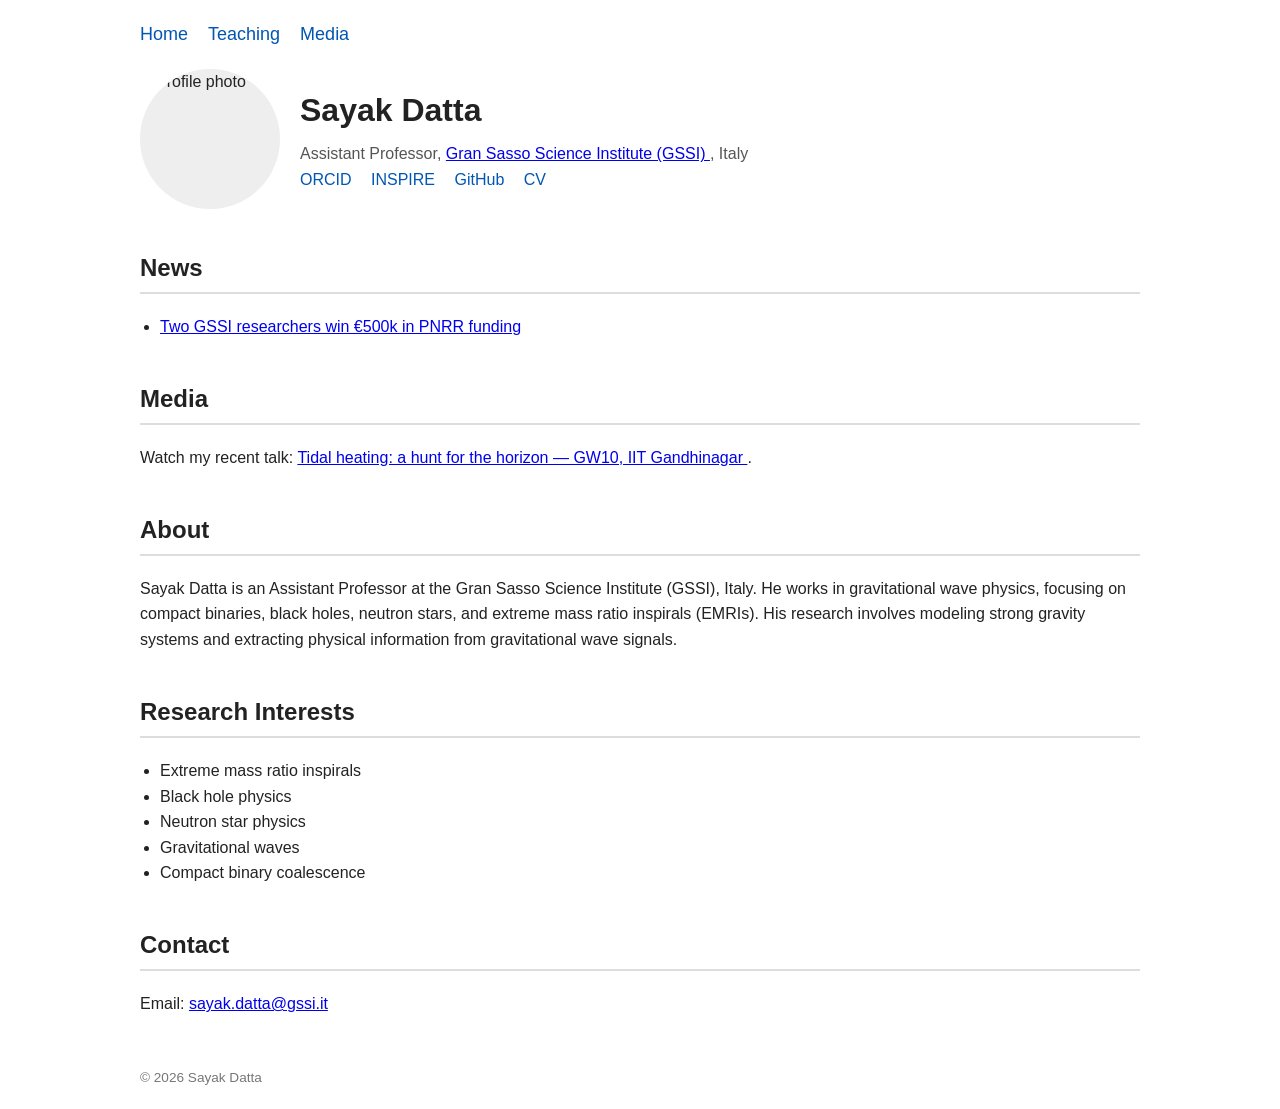
==== index.html @ 79ff6c60 "Remove publications section and loading script Removed publications section and related script from " ====
<!DOCTYPE html>
<html>
<head>
  <title>Sayak Datta | GSSI | Gravitational Wave Physics</title>

  <!-- SEO -->
  <meta name="description" content="Sayak Datta – Assistant Professor at GSSI working on gravitational wave physics, black holes, neutron stars and EMRIs.">
  <meta name="keywords" content="Sayak Datta, gravitational waves, black holes, EMRI, GSSI, physics">
  <meta name="author" content="Sayak Datta">

  <!-- Structured data -->
  <script type="application/ld+json">
  {
    "@context": "https://schema.org",
    "@type": "Person",
    "name": "Sayak Datta",
    "url": "https://gogol91.github.io",
    "affiliation": {
      "@type": "Organization",
      "name": "Gran Sasso Science Institute"
    },
    "sameAs": [
      "https://orcid.org/0000-0002-4774-0298",
      "https://inspirehep.net/authors/1823092",
      "https://github.com/gogol91"
    ]
  }
  </script>

  <style>
    body {
      font-family: -apple-system, BlinkMacSystemFont, "Segoe UI", Roboto, Arial;
      max-width: 1000px;
      margin: auto;
      padding: 20px;
      line-height: 1.6;
      color: #222;
    }

    .nav {
      margin-bottom: 20px;
      font-size: 18px;
    }

    .nav a {
      margin-right: 15px;
      text-decoration: none;
      color: #0056b3;
      font-weight: 500;
    }

    .nav a:hover {
      text-decoration: underline;
    }

    .header {
      display: flex;
      align-items: center;
      gap: 20px;
      margin-bottom: 30px;
    }

    .photo {
      width: 140px;
      height: 140px;
      border-radius: 50%;
      object-fit: cover;
      background: #eee;
    }

    h1 {
      margin: 0;
      font-size: 32px;
    }

    .subtitle {
      color: #555;
      margin-top: 5px;
    }

    .links a {
      margin-right: 15px;
      text-decoration: none;
      color: #0056b3;
      font-weight: 500;
    }

    .links a:hover {
      text-decoration: underline;
    }

    h2 {
      margin-top: 40px;
      border-bottom: 2px solid #ddd;
      padding-bottom: 5px;
    }

    ul {
      padding-left: 20px;
    }

    .paper {
      margin-bottom: 18px;
    }

    .title {
      font-weight: 600;
    }

    .authors {
      font-size: 0.9em;
      color: #555;
    }

    .footer {
      margin-top: 50px;
      font-size: 0.85em;
      color: #777;
    }
  </style>
</head>

<body>

<!-- NAVIGATION -->
<div class="nav">
  <a href="index.html">Home</a>
  <a href="teaching.html">Teaching</a>
  <a href="media.html">Media</a>
</div>

<!-- HEADER -->
<div class="header">
  <img src="profile.jpg" class="photo" alt="Profile photo">

  <div>
    <h1>Sayak Datta</h1>
    <div class="subtitle">
      Assistant Professor, 
      <a href="https://www.gssi.it/people/professors/lectures-physics" target="_blank">
        Gran Sasso Science Institute (GSSI)
      </a>, Italy
    </div>

    <div class="links">
      <a href="https://orcid.org/0000-0002-4774-0298" target="_blank">ORCID</a>
      <a href="https://inspirehep.net/authors/1823092?ui-citation-summary=true" target="_blank">INSPIRE</a>
      <a href="https://github.com/gogol91" target="_blank">GitHub</a>
      <a href="CV.pdf" target="_blank">CV</a>
    </div>
  </div>
</div>

<!-- NEWS -->
<h2>News</h2>
<ul>
  <li>
    <a href="https://www.gssi.it/communication/news-events/item/25834-two-gssi-researchers-win-500k-in-pnrr-funding" target="_blank">
      Two GSSI researchers win €500k in PNRR funding
    </a>
  </li>
</ul>

<!-- MEDIA HIGHLIGHT -->
<h2>Media</h2>
<p>
Watch my recent talk:
<a href="media.html">
Tidal heating: a hunt for the horizon — GW10, IIT Gandhinagar
</a>.
</p>

<!-- ABOUT -->
<h2>About</h2>
<p>
Sayak Datta is an Assistant Professor at the Gran Sasso Science Institute (GSSI), Italy.
He works in gravitational wave physics, focusing on compact binaries,
black holes, neutron stars, and extreme mass ratio inspirals (EMRIs).
His research involves modeling strong gravity systems and extracting physical
information from gravitational wave signals.
</p>

<!-- RESEARCH -->
<h2>Research Interests</h2>
<ul>
  <li>Extreme mass ratio inspirals</li>
  <li>Black hole physics</li>
  <li>Neutron star physics</li>
  <li>Gravitational waves</li>
  <li>Compact binary coalescence</li>
</ul>

<!-- CONTACT -->
<h2>Contact</h2>
<p>
Email: <a href="mailto:sayak.datta@gssi.it">sayak.datta@gssi.it</a>
</p>

<!-- FOOTER -->
<div class="footer">
  © 2026 Sayak Datta
</div>

</body>
</html>
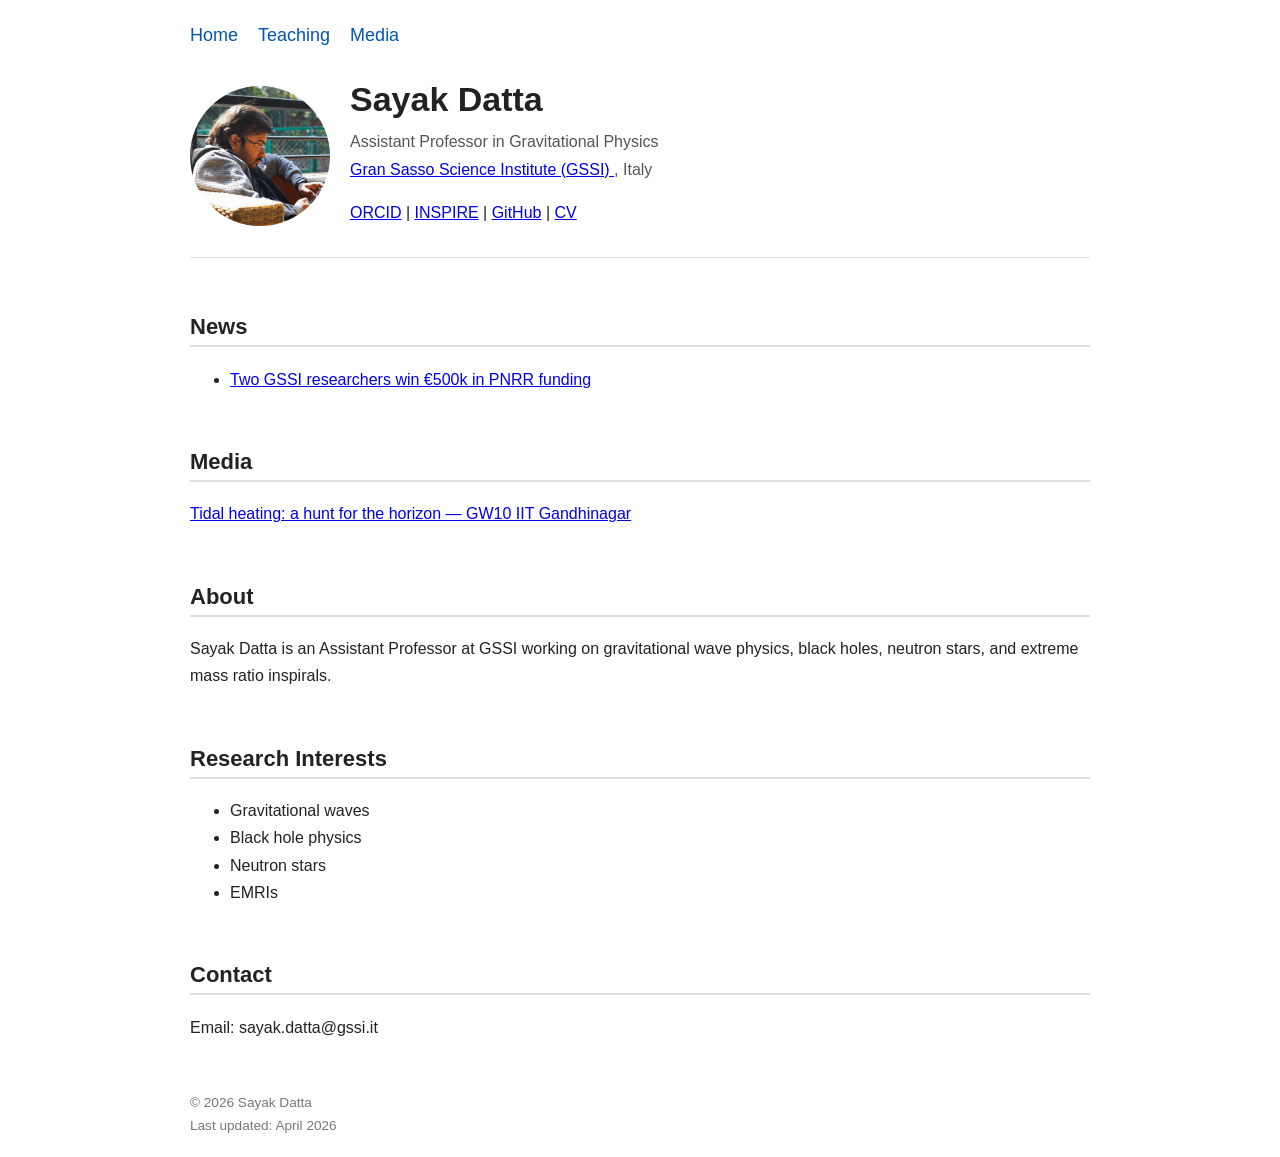
==== commit a76ff9f0: "Refactor index.html for improved layout and content Updated the HTML structure and content for bette" ====
--- a/index.html
+++ b/index.html
@@ -3,37 +3,18 @@
 <head>
   <title>Sayak Datta | GSSI | Gravitational Wave Physics</title>
 
-  <!-- SEO -->
   <meta name="description" content="Sayak Datta – Assistant Professor at GSSI working on gravitational wave physics, black holes, neutron stars and EMRIs.">
-  <meta name="keywords" content="Sayak Datta, gravitational waves, black holes, EMRI, GSSI, physics">
   <meta name="author" content="Sayak Datta">
 
-  <!-- Structured data -->
-  <script type="application/ld+json">
-  {
-    "@context": "https://schema.org",
-    "@type": "Person",
-    "name": "Sayak Datta",
-    "url": "https://gogol91.github.io",
-    "affiliation": {
-      "@type": "Organization",
-      "name": "Gran Sasso Science Institute"
-    },
-    "sameAs": [
-      "https://orcid.org/0000-0002-4774-0298",
-      "https://inspirehep.net/authors/1823092",
-      "https://github.com/gogol91"
-    ]
-  }
-  </script>
+  <link rel="icon" href="favicon.ico">
 
   <style>
     body {
       font-family: -apple-system, BlinkMacSystemFont, "Segoe UI", Roboto, Arial;
-      max-width: 1000px;
+      max-width: 900px;
       margin: auto;
       padding: 20px;
-      line-height: 1.6;
+      line-height: 1.7;
       color: #222;
     }
 
@@ -49,15 +30,13 @@
       font-weight: 500;
     }
 
-    .nav a:hover {
-      text-decoration: underline;
-    }
-
     .header {
       display: flex;
       align-items: center;
       gap: 20px;
       margin-bottom: 30px;
+      border-bottom: 1px solid #ddd;
+      padding-bottom: 15px;
     }
 
     .photo {
@@ -65,51 +44,21 @@
       height: 140px;
       border-radius: 50%;
       object-fit: cover;
-      background: #eee;
     }
 
     h1 {
       margin: 0;
-      font-size: 32px;
+      font-size: 34px;
     }
 
     .subtitle {
       color: #555;
-      margin-top: 5px;
-    }
-
-    .links a {
-      margin-right: 15px;
-      text-decoration: none;
-      color: #0056b3;
-      font-weight: 500;
-    }
-
-    .links a:hover {
-      text-decoration: underline;
     }
 
     h2 {
-      margin-top: 40px;
+      margin-top: 50px;
       border-bottom: 2px solid #ddd;
-      padding-bottom: 5px;
-    }
-
-    ul {
-      padding-left: 20px;
-    }
-
-    .paper {
-      margin-bottom: 18px;
-    }
-
-    .title {
-      font-weight: 600;
-    }
-
-    .authors {
-      font-size: 0.9em;
-      color: #555;
+      font-size: 22px;
     }
 
     .footer {
@@ -122,36 +71,33 @@
 
 <body>
 
-<!-- NAVIGATION -->
 <div class="nav">
   <a href="index.html">Home</a>
   <a href="teaching.html">Teaching</a>
   <a href="media.html">Media</a>
 </div>
 
-<!-- HEADER -->
 <div class="header">
-  <img src="profile.jpg" class="photo" alt="Profile photo">
+  <img src="profile.jpg" class="photo">
 
   <div>
     <h1>Sayak Datta</h1>
     <div class="subtitle">
-      Assistant Professor, 
+      Assistant Professor in Gravitational Physics<br>
       <a href="https://www.gssi.it/people/professors/lectures-physics" target="_blank">
         Gran Sasso Science Institute (GSSI)
       </a>, Italy
     </div>
 
-    <div class="links">
-      <a href="https://orcid.org/0000-0002-4774-0298" target="_blank">ORCID</a>
-      <a href="https://inspirehep.net/authors/1823092?ui-citation-summary=true" target="_blank">INSPIRE</a>
-      <a href="https://github.com/gogol91" target="_blank">GitHub</a>
-      <a href="CV.pdf" target="_blank">CV</a>
-    </div>
+    <p>
+      <a href="https://orcid.org/0000-0002-4774-0298">ORCID</a> |
+      <a href="https://inspirehep.net/authors/1823092?ui-citation-summary=true">INSPIRE</a> |
+      <a href="https://github.com/gogol91">GitHub</a> |
+      <a href="CV.pdf">CV</a>
+    </p>
   </div>
 </div>
 
-<!-- NEWS -->
 <h2>News</h2>
 <ul>
   <li>
@@ -161,44 +107,31 @@
   </li>
 </ul>
 
-<!-- MEDIA HIGHLIGHT -->
 <h2>Media</h2>
 <p>
-Watch my recent talk:
-<a href="media.html">
-Tidal heating: a hunt for the horizon — GW10, IIT Gandhinagar
-</a>.
+<a href="media.html">Tidal heating: a hunt for the horizon — GW10 IIT Gandhinagar</a>
 </p>
 
-<!-- ABOUT -->
 <h2>About</h2>
 <p>
-Sayak Datta is an Assistant Professor at the Gran Sasso Science Institute (GSSI), Italy.
-He works in gravitational wave physics, focusing on compact binaries,
-black holes, neutron stars, and extreme mass ratio inspirals (EMRIs).
-His research involves modeling strong gravity systems and extracting physical
-information from gravitational wave signals.
+Sayak Datta is an Assistant Professor at GSSI working on gravitational wave physics,
+black holes, neutron stars, and extreme mass ratio inspirals.
 </p>
 
-<!-- RESEARCH -->
 <h2>Research Interests</h2>
 <ul>
-  <li>Extreme mass ratio inspirals</li>
+  <li>Gravitational waves</li>
   <li>Black hole physics</li>
-  <li>Neutron star physics</li>
-  <li>Gravitational waves</li>
-  <li>Compact binary coalescence</li>
+  <li>Neutron stars</li>
+  <li>EMRIs</li>
 </ul>
 
-<!-- CONTACT -->
 <h2>Contact</h2>
-<p>
-Email: <a href="mailto:sayak.datta@gssi.it">sayak.datta@gssi.it</a>
-</p>
+<p>Email: sayak.datta@gssi.it</p>
 
-<!-- FOOTER -->
 <div class="footer">
-  © 2026 Sayak Datta
+  © 2026 Sayak Datta<br>
+  Last updated: April 2026
 </div>
 
 </body>
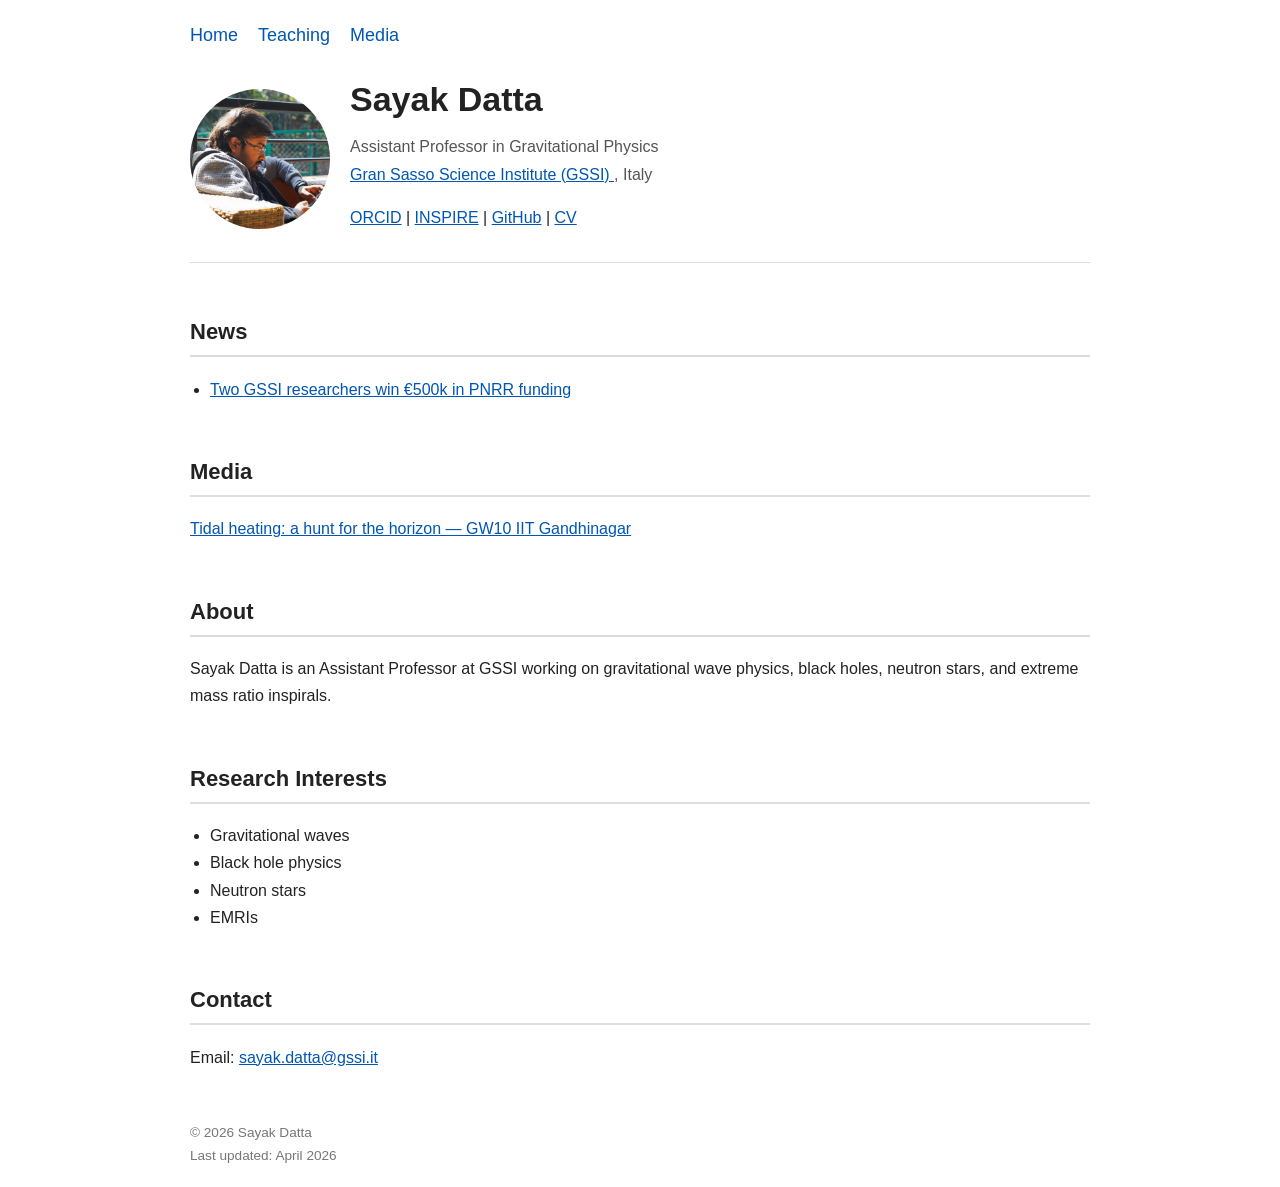
==== commit 9f1aa2c2: "Modify meta description and update email format Updated the meta description and linked to an extern" ====
--- a/index.html
+++ b/index.html
@@ -3,70 +3,11 @@
 <head>
   <title>Sayak Datta | GSSI | Gravitational Wave Physics</title>
 
-  <meta name="description" content="Sayak Datta – Assistant Professor at GSSI working on gravitational wave physics, black holes, neutron stars and EMRIs.">
+  <meta name="description" content="Sayak Datta – Assistant Professor at GSSI working on gravitational wave physics.">
   <meta name="author" content="Sayak Datta">
 
   <link rel="icon" href="favicon.ico">
-
-  <style>
-    body {
-      font-family: -apple-system, BlinkMacSystemFont, "Segoe UI", Roboto, Arial;
-      max-width: 900px;
-      margin: auto;
-      padding: 20px;
-      line-height: 1.7;
-      color: #222;
-    }
-
-    .nav {
-      margin-bottom: 20px;
-      font-size: 18px;
-    }
-
-    .nav a {
-      margin-right: 15px;
-      text-decoration: none;
-      color: #0056b3;
-      font-weight: 500;
-    }
-
-    .header {
-      display: flex;
-      align-items: center;
-      gap: 20px;
-      margin-bottom: 30px;
-      border-bottom: 1px solid #ddd;
-      padding-bottom: 15px;
-    }
-
-    .photo {
-      width: 140px;
-      height: 140px;
-      border-radius: 50%;
-      object-fit: cover;
-    }
-
-    h1 {
-      margin: 0;
-      font-size: 34px;
-    }
-
-    .subtitle {
-      color: #555;
-    }
-
-    h2 {
-      margin-top: 50px;
-      border-bottom: 2px solid #ddd;
-      font-size: 22px;
-    }
-
-    .footer {
-      margin-top: 50px;
-      font-size: 0.85em;
-      color: #777;
-    }
-  </style>
+  <link rel="stylesheet" href="style.css">
 </head>
 
 <body>
@@ -127,7 +68,7 @@
 </ul>
 
 <h2>Contact</h2>
-<p>Email: sayak.datta@gssi.it</p>
+<p>Email: <a href="mailto:sayak.datta@gssi.it">sayak.datta@gssi.it</a></p>
 
 <div class="footer">
   © 2026 Sayak Datta<br>
--- a/style.css
+++ b/style.css
@@ -0,0 +1,87 @@
+body {
+  font-family: -apple-system, BlinkMacSystemFont, "Segoe UI", Roboto, Arial;
+  max-width: 900px;
+  margin: auto;
+  padding: 20px;
+  line-height: 1.7;
+  color: #222;
+}
+
+.nav {
+  margin-bottom: 20px;
+  font-size: 18px;
+}
+
+.nav a {
+  margin-right: 15px;
+  text-decoration: none;
+  color: #0056b3;
+  font-weight: 500;
+}
+
+.nav a:hover {
+  text-decoration: underline;
+}
+
+.header {
+  display: flex;
+  align-items: center;
+  gap: 20px;
+  margin-bottom: 30px;
+  border-bottom: 1px solid #ddd;
+  padding-bottom: 15px;
+}
+
+.photo {
+  width: 140px;
+  height: 140px;
+  border-radius: 50%;
+  object-fit: cover;
+}
+
+h1 {
+  margin: 0;
+  font-size: 34px;
+}
+
+.subtitle {
+  color: #555;
+  margin-top: 5px;
+}
+
+h2 {
+  margin-top: 50px;
+  border-bottom: 2px solid #ddd;
+  padding-bottom: 5px;
+  font-size: 22px;
+}
+
+p {
+  font-size: 16px;
+}
+
+ul {
+  padding-left: 20px;
+}
+
+iframe {
+  width: 100%;
+  height: 650px;
+  border: 1px solid #ccc;
+  border-radius: 6px;
+}
+
+.footer {
+  margin-top: 50px;
+  font-size: 0.85em;
+  color: #777;
+}
+
+/* Fix purple links */
+a {
+  color: #0056b3;
+}
+
+a:visited {
+  color: #0056b3;
+}
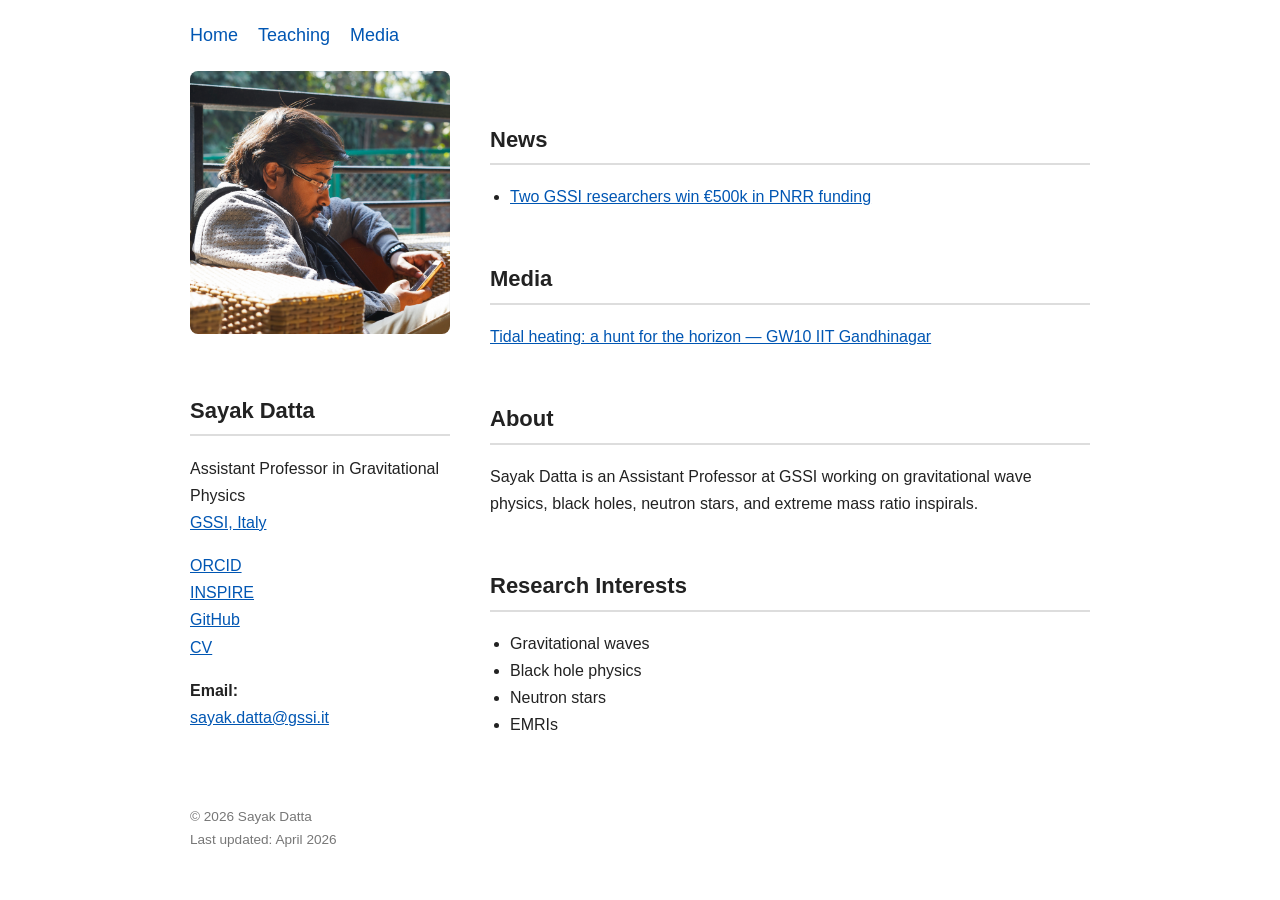
==== commit 972426ec: "Refactor index.html layout and content structure" ====
--- a/index.html
+++ b/index.html
@@ -6,69 +6,85 @@
   <meta name="description" content="Sayak Datta – Assistant Professor at GSSI working on gravitational wave physics.">
   <meta name="author" content="Sayak Datta">
 
-  <link rel="icon" href="favicon.ico">
   <link rel="stylesheet" href="style.css">
 </head>
 
 <body>
 
+<!-- NAV -->
 <div class="nav">
   <a href="index.html">Home</a>
   <a href="teaching.html">Teaching</a>
   <a href="media.html">Media</a>
 </div>
 
-<div class="header">
-  <img src="profile.jpg" class="photo">
+<!-- LAYOUT -->
+<div style="display: flex; gap: 40px;">
 
-  <div>
-    <h1>Sayak Datta</h1>
-    <div class="subtitle">
+  <!-- LEFT COLUMN -->
+  <div style="width: 260px;">
+
+    <img src="profile.jpg" style="width:100%; border-radius: 8px;">
+
+    <h2>Sayak Datta</h2>
+
+    <p>
       Assistant Professor in Gravitational Physics<br>
       <a href="https://www.gssi.it/people/professors/lectures-physics" target="_blank">
-        Gran Sasso Science Institute (GSSI)
-      </a>, Italy
-    </div>
+        GSSI, Italy
+      </a>
+    </p>
 
     <p>
-      <a href="https://orcid.org/0000-0002-4774-0298">ORCID</a> |
-      <a href="https://inspirehep.net/authors/1823092?ui-citation-summary=true">INSPIRE</a> |
-      <a href="https://github.com/gogol91">GitHub</a> |
+      <a href="https://orcid.org/0000-0002-4774-0298">ORCID</a><br>
+      <a href="https://inspirehep.net/authors/1823092">INSPIRE</a><br>
+      <a href="https://github.com/gogol91">GitHub</a><br>
       <a href="CV.pdf">CV</a>
     </p>
+
+    <p>
+      <b>Email:</b><br>
+      <a href="mailto:sayak.datta@gssi.it">sayak.datta@gssi.it</a>
+    </p>
+
   </div>
+
+  <!-- RIGHT COLUMN -->
+  <div style="flex: 1;">
+
+    <h2>News</h2>
+    <ul>
+      <li>
+        <a href="https://www.gssi.it/communication/news-events/item/25834-two-gssi-researchers-win-500k-in-pnrr-funding" target="_blank">
+          Two GSSI researchers win €500k in PNRR funding
+        </a>
+      </li>
+    </ul>
+
+    <h2>Media</h2>
+    <p>
+      <a href="media.html">
+        Tidal heating: a hunt for the horizon — GW10 IIT Gandhinagar
+      </a>
+    </p>
+
+    <h2>About</h2>
+    <p>
+      Sayak Datta is an Assistant Professor at GSSI working on gravitational wave physics,
+      black holes, neutron stars, and extreme mass ratio inspirals.
+    </p>
+
+    <h2>Research Interests</h2>
+    <ul>
+      <li>Gravitational waves</li>
+      <li>Black hole physics</li>
+      <li>Neutron stars</li>
+      <li>EMRIs</li>
+    </ul>
+
+  </div>
+
 </div>
-
-<h2>News</h2>
-<ul>
-  <li>
-    <a href="https://www.gssi.it/communication/news-events/item/25834-two-gssi-researchers-win-500k-in-pnrr-funding" target="_blank">
-      Two GSSI researchers win €500k in PNRR funding
-    </a>
-  </li>
-</ul>
-
-<h2>Media</h2>
-<p>
-<a href="media.html">Tidal heating: a hunt for the horizon — GW10 IIT Gandhinagar</a>
-</p>
-
-<h2>About</h2>
-<p>
-Sayak Datta is an Assistant Professor at GSSI working on gravitational wave physics,
-black holes, neutron stars, and extreme mass ratio inspirals.
-</p>
-
-<h2>Research Interests</h2>
-<ul>
-  <li>Gravitational waves</li>
-  <li>Black hole physics</li>
-  <li>Neutron stars</li>
-  <li>EMRIs</li>
-</ul>
-
-<h2>Contact</h2>
-<p>Email: <a href="mailto:sayak.datta@gssi.it">sayak.datta@gssi.it</a></p>
 
 <div class="footer">
   © 2026 Sayak Datta<br>
--- a/style.css
+++ b/style.css
@@ -77,7 +77,6 @@
   color: #777;
 }
 
-/* Fix purple links */
 a {
   color: #0056b3;
 }
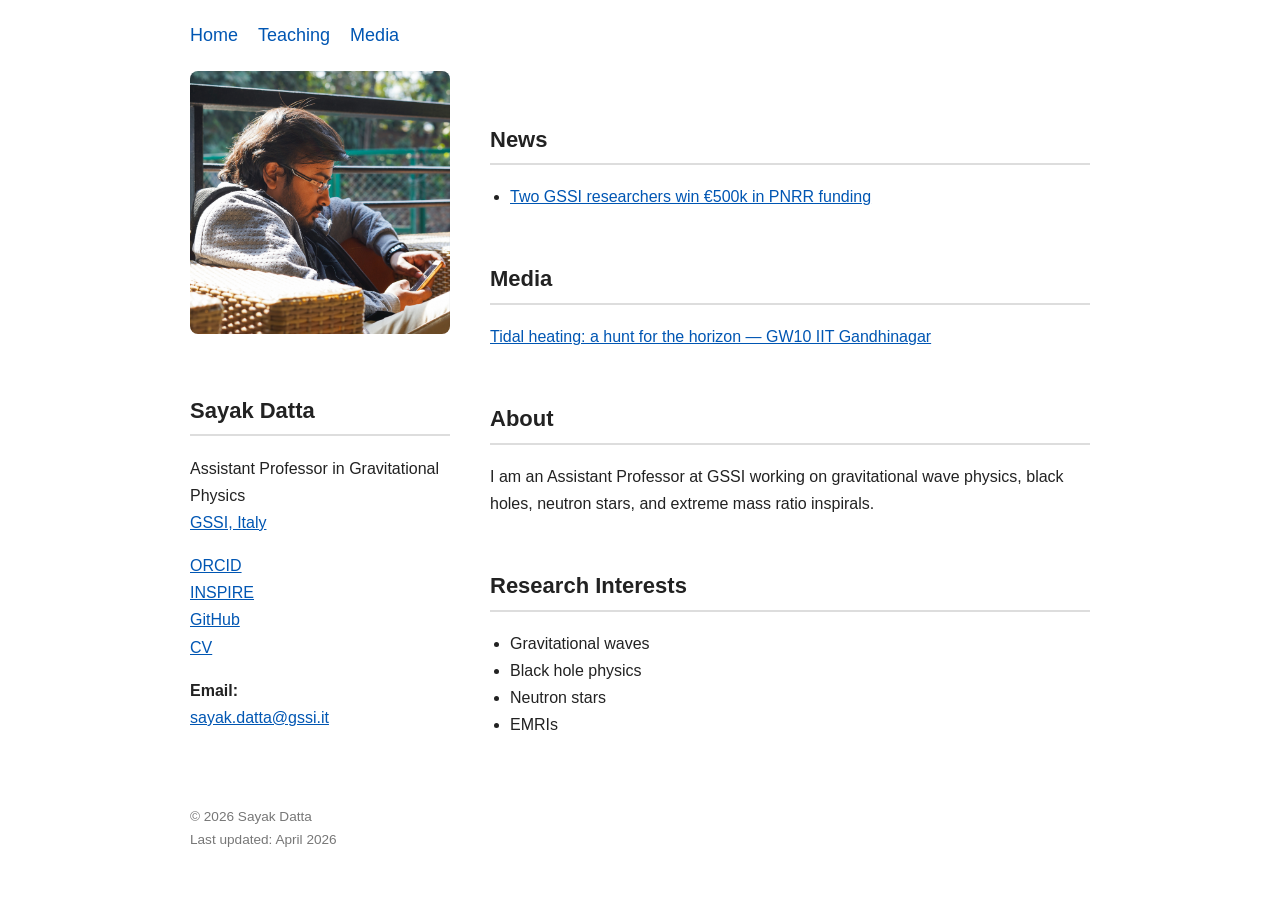
==== commit 24dadda6: "Update author introduction in index.html" ====
--- a/index.html
+++ b/index.html
@@ -70,7 +70,7 @@
 
     <h2>About</h2>
     <p>
-      Sayak Datta is an Assistant Professor at GSSI working on gravitational wave physics,
+      I am an Assistant Professor at GSSI working on gravitational wave physics,
       black holes, neutron stars, and extreme mass ratio inspirals.
     </p>
 
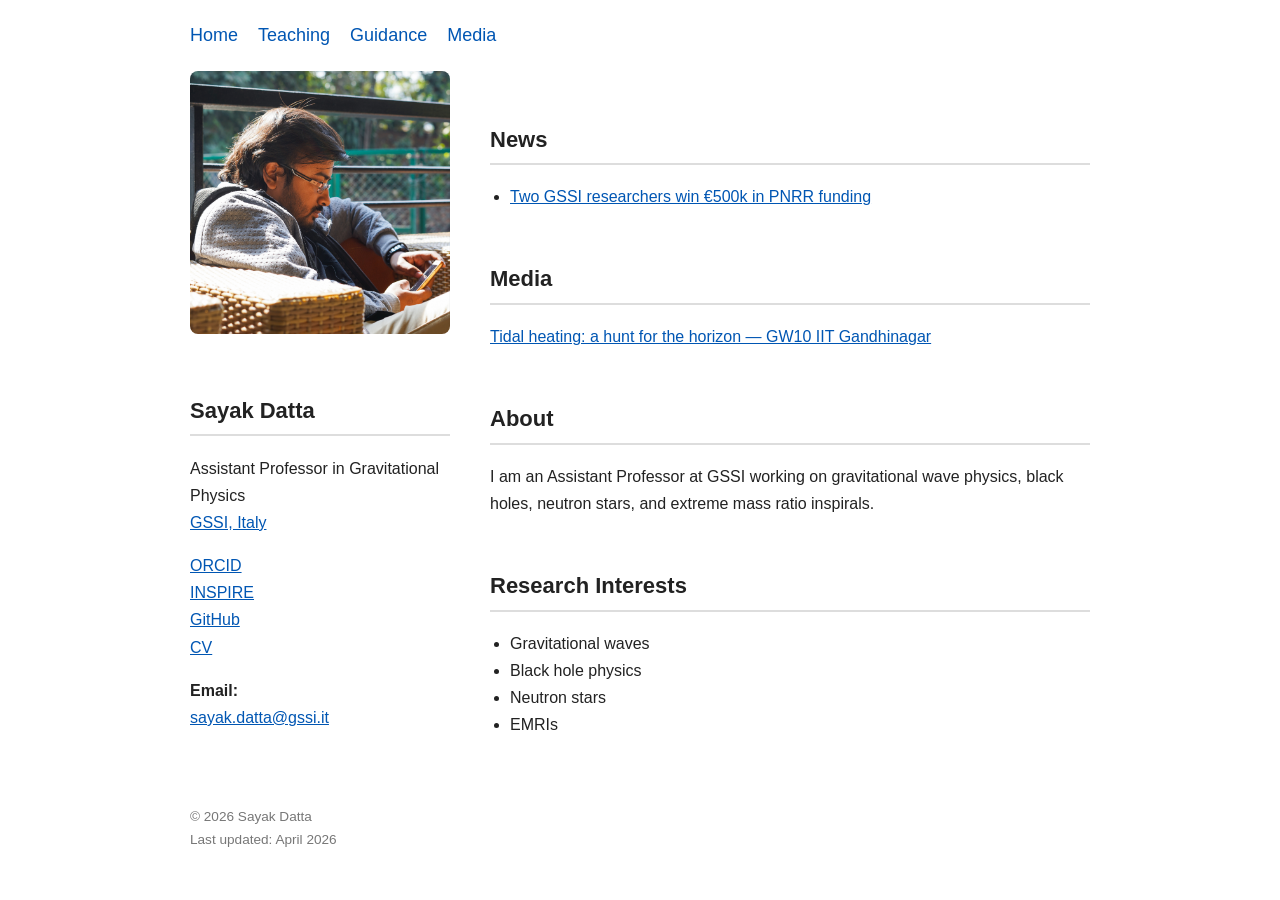
==== commit 2edb9505: "Add Guidance link to navigation" ====
--- a/index.html
+++ b/index.html
@@ -15,6 +15,7 @@
 <div class="nav">
   <a href="index.html">Home</a>
   <a href="teaching.html">Teaching</a>
+  <a href="guidance.html">Guidance</a>
   <a href="media.html">Media</a>
 </div>
 
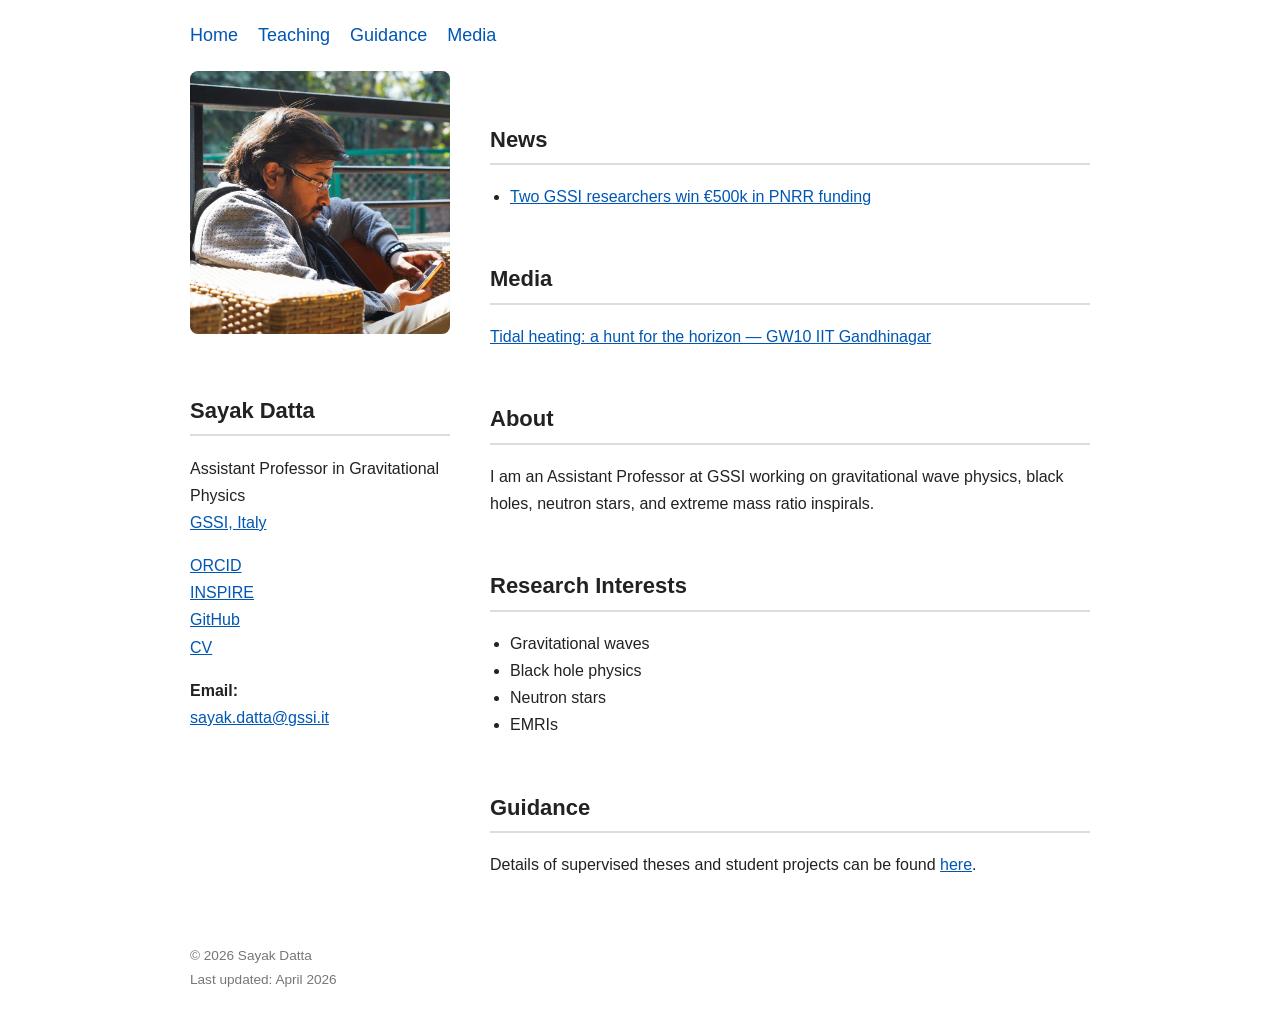
==== commit 50be9cac: "Add guidance section to index.html Added a section for guidance on supervised theses and student pro" ====
--- a/index.html
+++ b/index.html
@@ -83,6 +83,12 @@
       <li>EMRIs</li>
     </ul>
 
+    <h2>Guidance</h2>
+<p>
+Details of supervised theses and student projects can be found 
+<a href="guidance.html">here</a>.
+</p>
+
   </div>
 
 </div>
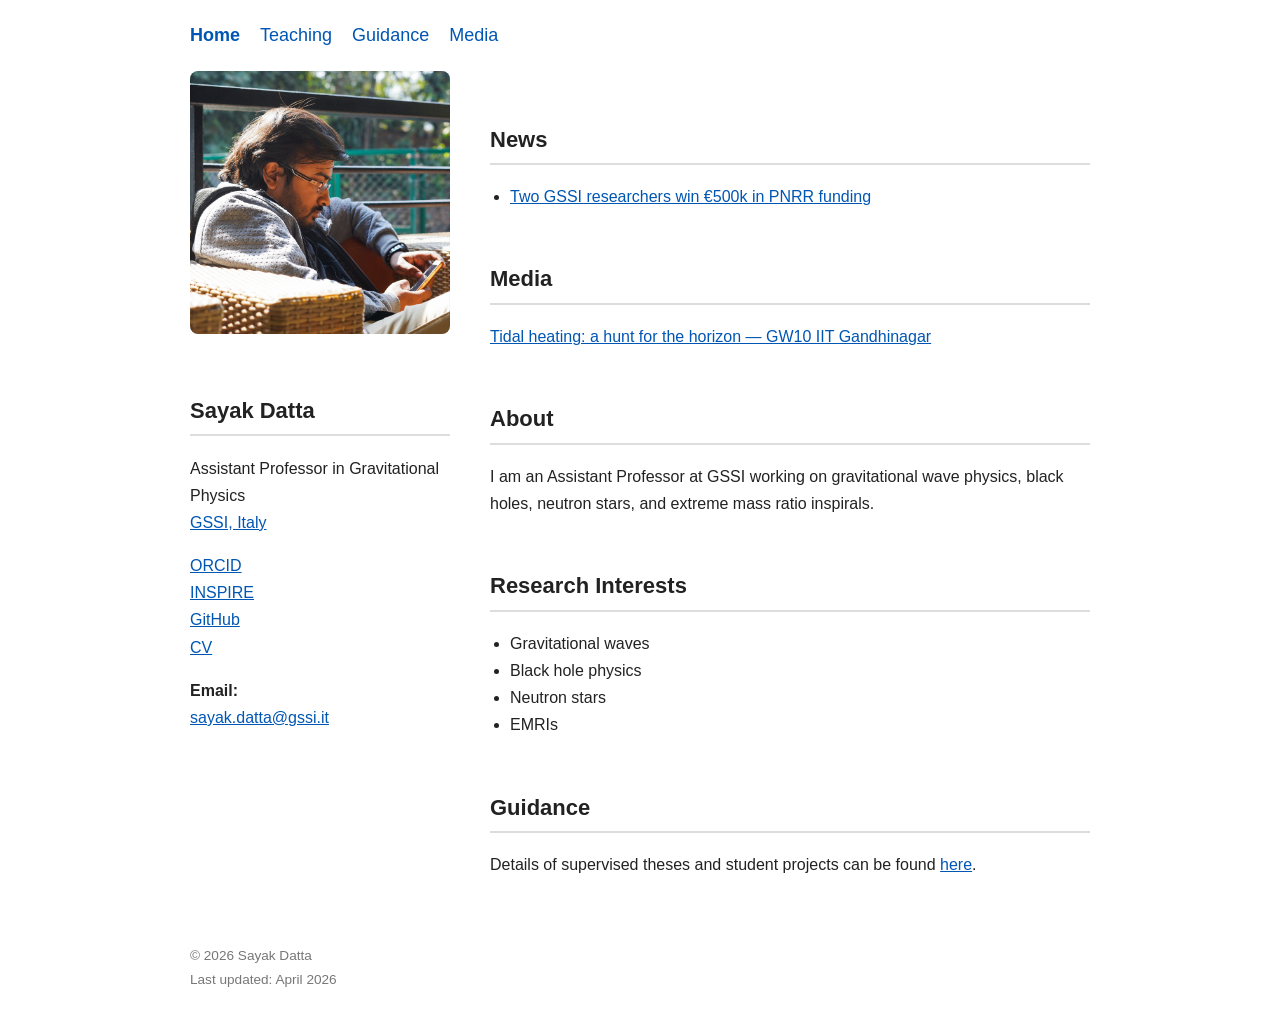
==== commit cde5dcd5: "Bold the Home link in the navigation" ====
--- a/index.html
+++ b/index.html
@@ -13,7 +13,7 @@
 
 <!-- NAV -->
 <div class="nav">
-  <a href="index.html">Home</a>
+  <a href="index.html"><b>Home</b></a>
   <a href="teaching.html">Teaching</a>
   <a href="guidance.html">Guidance</a>
   <a href="media.html">Media</a>
